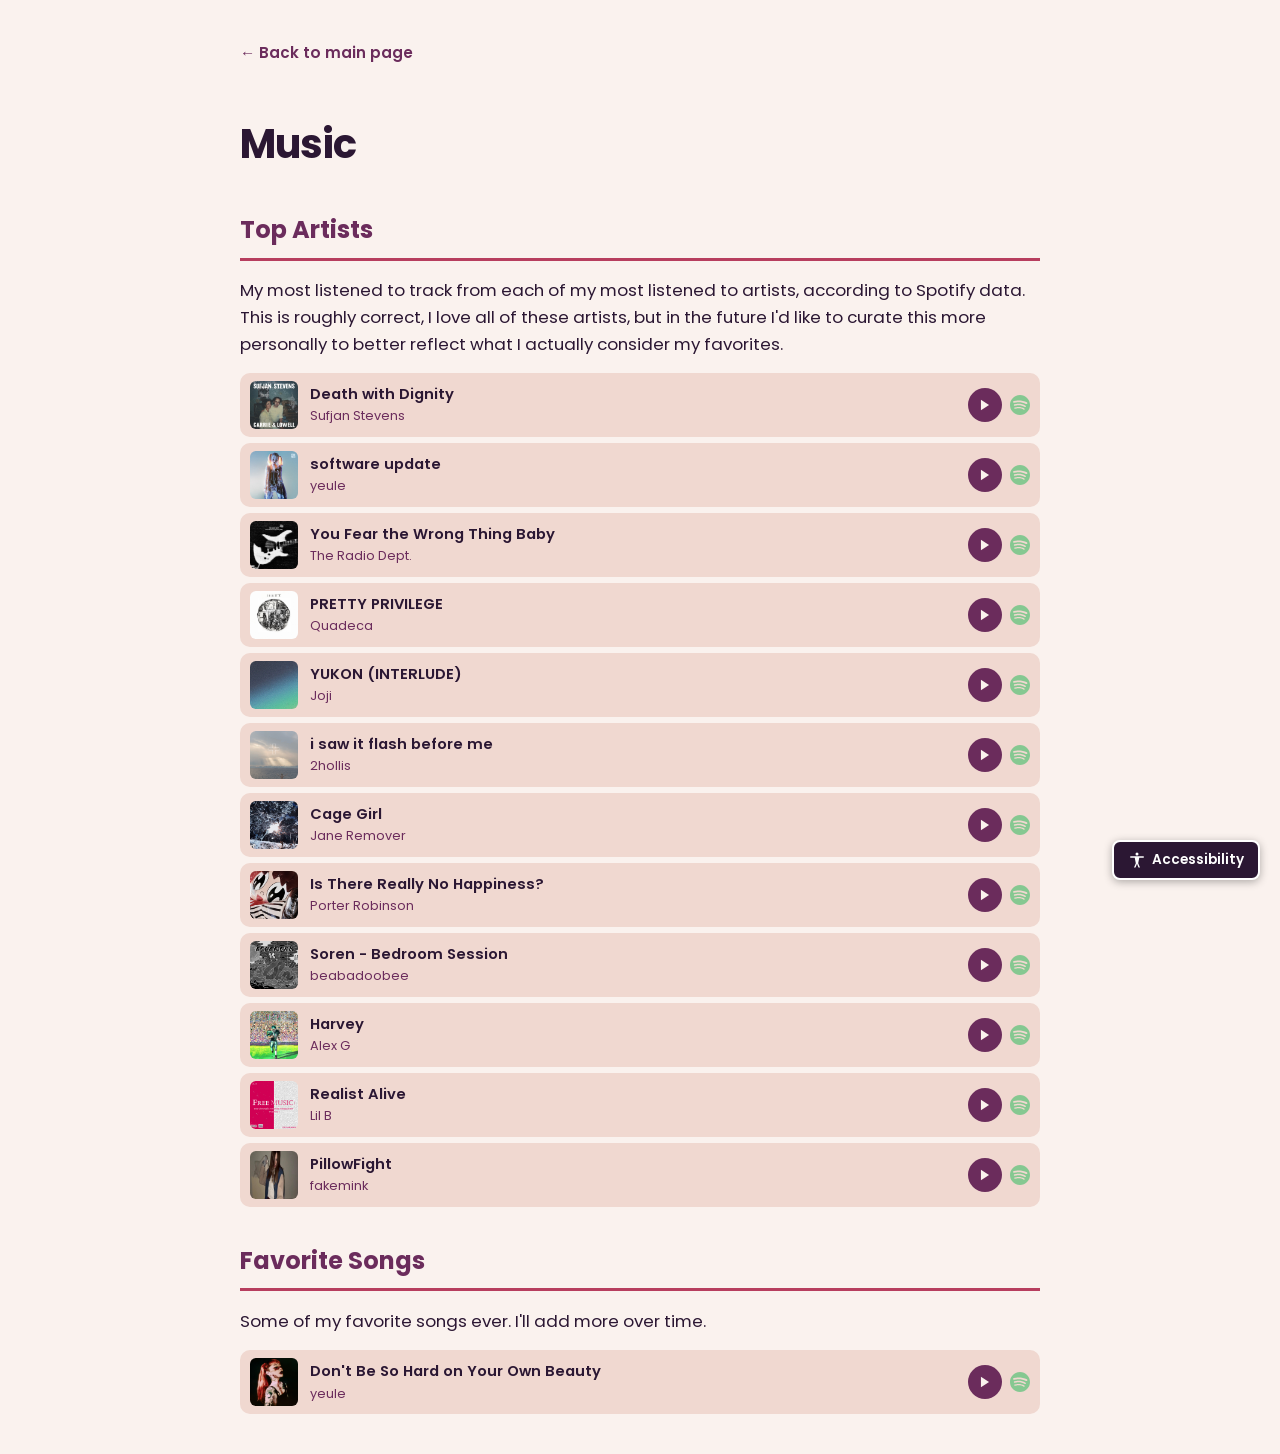
==== music.html @ f53ac8b8 "Recolor site to Plum & Rose palette and regenerate all figures Swaps the cream/peach/coral/teal/deep" ====
<!DOCTYPE html>
<html lang="en">
<head>
    <meta charset="UTF-8">
    <meta name="viewport" content="width=device-width, initial-scale=1.0">
    <title>Music - James Raj</title>
    <meta name="description" content="Some of James Raj's favorite music and artists.">
    <meta name="author" content="James Raj">
    <link rel="canonical" href="https://jamesraj.io/music.html">
    <meta property="og:title" content="Music - James Raj">
    <meta property="og:description" content="Some of James Raj's favorite music and artists.">
    <meta property="og:url" content="https://jamesraj.io/music.html">
    <meta property="og:type" content="website">
    <link href="https://fonts.googleapis.com/css2?family=Poppins:wght@400;600;700&display=swap" rel="stylesheet">
    <style>
        :root {
            --deep-blue: #2b1733;
            --teal: #6b2c5c;
            --cream: #faf2ee;
            --peach: #f0d8d0;
            --coral: #b73e5e;
        }
        body.accessible {
            --deep-blue: #1a0826;
            --teal: #5a1f4b;
            --cream: #ffffff;
            --peach: #f5e6e0;
            --coral: #9a2f4a;
        }
        body.accessible *,
        body.accessible *::before,
        body.accessible *::after {
            transition: none !important;
            animation: none !important;
        }
        body {
            font-family: 'Poppins', sans-serif;
            background-color: var(--cream);
            color: var(--deep-blue);
            line-height: 1.6;
            margin: 0;
            padding: 0;
        }
        .container {
            max-width: 800px;
            margin: 0 auto;
            padding: 40px 20px;
        }
        a {
            color: var(--deep-blue);
            text-decoration: none;
            transition: color 0.3s ease;
        }
        a:hover {
            color: var(--coral);
        }
        .back-link {
            display: inline-block;
            margin-bottom: 20px;
            font-weight: 600;
            font-size: 0.95rem;
            color: var(--teal);
        }
        .back-link:hover {
            color: var(--coral);
        }
        h1 {
            font-size: 2.5rem;
            color: var(--deep-blue);
            margin-bottom: 10px;
            letter-spacing: -1px;
        }
        h2 {
            color: var(--teal);
            font-size: 1.5rem;
            margin-top: 35px;
            margin-bottom: 15px;
            border-bottom: 3px solid var(--coral);
            padding-bottom: 8px;
        }
        p {
            margin-bottom: 15px;
            font-size: 1.05rem;
        }

        /* Track list */
        .track-list {
            display: flex;
            flex-direction: column;
            gap: 6px;
        }

        /* Track row */
        .track {
            display: flex;
            align-items: center;
            gap: 12px;
            padding: 8px 10px;
            border-radius: 10px;
            background: var(--peach);
            transition: background 0.2s ease;
            cursor: default;
        }
        .track:hover {
            background: color-mix(in srgb, var(--peach) 70%, var(--coral) 30%);
        }
        .track-num {
            font-size: 0.8rem;
            font-weight: 600;
            color: var(--teal);
            min-width: 22px;
            text-align: right;
        }
        .track-art {
            width: 48px;
            height: 48px;
            border-radius: 6px;
            object-fit: cover;
            flex-shrink: 0;
        }
        .track-info {
            flex: 1;
            min-width: 0;
        }
        .track-name {
            font-weight: 600;
            font-size: 0.92rem;
            color: var(--deep-blue);
            white-space: nowrap;
            overflow: hidden;
            text-overflow: ellipsis;
        }
        .track-artist {
            font-size: 0.8rem;
            color: var(--teal);
            white-space: nowrap;
            overflow: hidden;
            text-overflow: ellipsis;
        }
        .track-controls {
            display: flex;
            align-items: center;
            gap: 8px;
            flex-shrink: 0;
        }
        .play-btn {
            width: 34px;
            height: 34px;
            border-radius: 50%;
            border: none;
            background: var(--teal);
            color: var(--cream);
            cursor: pointer;
            display: flex;
            align-items: center;
            justify-content: center;
            transition: background 0.2s ease, transform 0.15s ease;
            padding: 0;
        }
        .play-btn:hover {
            background: var(--deep-blue);
            transform: scale(1.1);
        }
        .play-btn.playing {
            background: var(--coral);
        }
        .play-btn svg {
            width: 14px;
            height: 14px;
            fill: currentColor;
        }
        .spotify-link {
            width: 20px;
            height: 20px;
            opacity: 0.5;
            transition: opacity 0.2s ease;
            flex-shrink: 0;
        }
        .spotify-link:hover {
            opacity: 1;
        }
        .spotify-link svg {
            width: 20px;
            height: 20px;
        }

        /* Progress bar */
        .progress-wrap {
            width: 60px;
            height: 4px;
            background: rgba(0,0,0,0.1);
            border-radius: 2px;
            cursor: pointer;
            position: relative;
        }
        .progress-bar {
            height: 100%;
            background: var(--coral);
            border-radius: 2px;
            width: 0%;
            transition: width 0.1s linear;
        }

        /* Now playing bar */
        .now-playing {
            position: fixed;
            bottom: 0;
            left: 0;
            right: 0;
            background: var(--deep-blue);
            color: var(--cream);
            padding: 10px 20px;
            display: none;
            align-items: center;
            gap: 12px;
            z-index: 50;
            box-shadow: 0 -2px 12px rgba(0,0,0,0.2);
        }
        .now-playing.visible {
            display: flex;
        }
        .now-playing .np-art {
            width: 42px;
            height: 42px;
            border-radius: 6px;
            object-fit: cover;
        }
        .now-playing .np-info {
            flex: 1;
            min-width: 0;
        }
        .now-playing .np-name {
            font-weight: 600;
            font-size: 0.88rem;
            white-space: nowrap;
            overflow: hidden;
            text-overflow: ellipsis;
        }
        .now-playing .np-artist {
            font-size: 0.75rem;
            opacity: 0.8;
            white-space: nowrap;
            overflow: hidden;
            text-overflow: ellipsis;
        }
        .now-playing .np-progress {
            flex: 0 0 120px;
            height: 4px;
            background: rgba(255,255,255,0.2);
            border-radius: 2px;
            cursor: pointer;
        }
        .now-playing .np-progress-bar {
            height: 100%;
            background: var(--coral);
            border-radius: 2px;
            width: 0%;
        }
        .now-playing .np-btn {
            width: 36px;
            height: 36px;
            border-radius: 50%;
            border: none;
            background: var(--coral);
            color: var(--cream);
            cursor: pointer;
            display: flex;
            align-items: center;
            justify-content: center;
            padding: 0;
            flex-shrink: 0;
        }
        .now-playing .np-btn svg {
            width: 14px;
            height: 14px;
            fill: currentColor;
        }
        .now-playing .np-close {
            width: 28px;
            height: 28px;
            border-radius: 50%;
            border: none;
            background: transparent;
            color: var(--cream);
            cursor: pointer;
            display: flex;
            align-items: center;
            justify-content: center;
            padding: 0;
            opacity: 0.6;
            font-size: 1.1rem;
        }
        .now-playing .np-close:hover {
            opacity: 1;
        }

        .accessibility-toggle {
            position: fixed;
            bottom: 20px;
            right: 20px;
            background-color: #2b1733;
            color: #ffffff;
            border: 2px solid #ffffff;
            border-radius: 8px;
            padding: 8px 14px;
            font-size: 0.85rem;
            font-family: 'Poppins', sans-serif;
            font-weight: 600;
            cursor: pointer;
            box-shadow: 0 2px 8px rgba(0, 0, 0, 0.3);
            transition: all 0.3s ease;
            display: flex;
            align-items: center;
            gap: 6px;
            z-index: 100;
        }
        .accessibility-toggle:hover {
            transform: scale(1.05);
            background-color: #6b2c5c;
        }
        .accessibility-toggle svg {
            width: 18px;
            height: 18px;
            fill: currentColor;
        }

        /* Shift accessibility button up when now-playing is visible */
        .now-playing.visible ~ .accessibility-toggle {
            bottom: 80px;
        }

        .no-preview {
            font-size: 0.7rem;
            color: var(--coral);
            opacity: 0.7;
        }

        @media (max-width: 600px) {
            h1 { font-size: 2rem; }
            .track { padding: 6px 8px; gap: 8px; }
            .track-art { width: 40px; height: 40px; }
            .track-name { font-size: 0.85rem; }
            .progress-wrap { width: 40px; }
            .now-playing .np-progress { flex: 0 0 80px; }
        }
    </style>
</head>
<body>
    <div class="container">
        <a href="index.html#personal" class="back-link">&larr; Back to main page</a>
        <h1>Music</h1>
        <h2>Top Artists</h2>
        <p>My most listened to track from each of my most listened to artists, according to Spotify data. This is roughly correct, I love all of these artists, but in the future I'd like to curate this more personally to better reflect what I actually consider my favorites.</p>
        <div class="track-list" id="list-artists"></div>

        <h2>Favorite Songs</h2>
        <p>Some of my favorite songs ever. I'll add more over time.</p>
        <div class="track-list" id="list-favorites"></div>
    </div>

    <!-- Now Playing Bar -->
    <div class="now-playing" id="now-playing">
        <img class="np-art" id="np-art" src="" alt="">
        <div class="np-info">
            <div class="np-name" id="np-name"></div>
            <div class="np-artist" id="np-artist"></div>
        </div>
        <div class="np-progress" id="np-progress">
            <div class="np-progress-bar" id="np-progress-bar"></div>
        </div>
        <button class="np-btn" id="np-btn" aria-label="Play/Pause">
            <svg viewBox="0 0 24 24"><polygon points="5,3 19,12 5,21"/></svg>
        </button>
        <button class="np-close" id="np-close" aria-label="Close">&times;</button>
    </div>

    <button class="accessibility-toggle" aria-label="Toggle accessible view" title="Toggle accessible view">
        <svg viewBox="0 0 24 24" xmlns="http://www.w3.org/2000/svg"><path d="M12 2a2 2 0 1 1 0 4 2 2 0 0 1 0-4zm9 7h-6l-1.41 7.41L16 22h-2l-2-5-2 5H8l2.41-5.59L9 9H3V7h18v2z"/></svg>
        Accessibility
    </button>

    <script>
    (function() {
        var TRACKS = {
            "22DaMb0Q6nde3ozb2qMDYl":{"n":"Your Desire in Food","a":"Superfan","s":"https://open.spotify.com/track/22DaMb0Q6nde3ozb2qMDYl","mp3":true},
            "7rKQhma9umlgAQYBodO76a":{"n":"Same Mistakes","a":"fakemink","s":"https://open.spotify.com/track/7rKQhma9umlgAQYBodO76a","mp3":true},
            "54aR7u5xGxfH3vdaCkVjfy":{"n":"In The Morning","a":"Long Beard","s":"https://open.spotify.com/track/54aR7u5xGxfH3vdaCkVjfy","mp3":true},
            "4bGWL6Z9f9BCmgJtLpnX6Y":{"n":"PillowFight","a":"fakemink","s":"https://open.spotify.com/track/4bGWL6Z9f9BCmgJtLpnX6Y","mp3":true},
            "4gmhjAsvL6c7se2PBh7dHw":{"n":"Spring 1 - 2012","a":"Max Richter","s":"https://open.spotify.com/track/4gmhjAsvL6c7se2PBh7dHw","mp3":true},
            "067vXqdd8ogZlEXxGxP7cg":{"n":"Cage Girl","a":"Jane Remover","s":"https://open.spotify.com/track/067vXqdd8ogZlEXxGxP7cg","mp3":true},
            "5pEvOi9iZyERMdxOLavv3J":{"n":"Scattered","a":"Flawed Mangoes","s":"https://open.spotify.com/track/5pEvOi9iZyERMdxOLavv3J","mp3":true},
            "7xCNNGCjueh2oU9k31Cesu":{"n":"If You Care","a":"akiaura","s":"https://open.spotify.com/track/7xCNNGCjueh2oU9k31Cesu","mp3":true},
            "13VNbW9gblZQVVM2a7ZQf5":{"n":"MONDAY","a":"Quadeca","s":"https://open.spotify.com/track/13VNbW9gblZQVVM2a7ZQf5","mp3":true},
            "61iJknbAXSuBflDz3vSQ0b":{"n":"U Weren't Here I Really Miss You","a":"Cult Member","s":"https://open.spotify.com/track/61iJknbAXSuBflDz3vSQ0b","mp3":true},
            "3hblhLukQEvoHDMBNTNIz8":{"n":"Mesh","a":"Ollie Lewin","s":"https://open.spotify.com/track/3hblhLukQEvoHDMBNTNIz8","mp3":true},
            "4dG9lShANrhEuybenH3rB6":{"n":"wish u would","a":"worm","s":"https://open.spotify.com/track/4dG9lShANrhEuybenH3rB6","mp3":true},
            "5bhTUxSNkAZ4H3uFjSJRTY":{"n":"LOVE YOU LESS","a":"Joji","s":"https://open.spotify.com/track/5bhTUxSNkAZ4H3uFjSJRTY","mp3":true},
            "4UQEO2qie20yQZezxZvsAy":{"n":"rotten","a":"anna luna","s":"https://open.spotify.com/track/4UQEO2qie20yQZezxZvsAy","mp3":true},
            "0E4bYC2Gwi65NCM87iZ403":{"n":"Sleeping in","a":"The Radio Dept.","s":"https://open.spotify.com/track/0E4bYC2Gwi65NCM87iZ403","mp3":true},
            "5XhoZDDG7oUXq1wearM1Dt":{"n":"i think ily (but you don't)","a":"bimby1 cats","s":"https://open.spotify.com/track/5XhoZDDG7oUXq1wearM1Dt","mp3":true},
            "7jwvbTOcB3HZhfjkSorgIM":{"n":"Uppercut","a":"Arthur Fabbro","s":"https://open.spotify.com/track/7jwvbTOcB3HZhfjkSorgIM","mp3":true},
            "1ZUnkBd8RgXxaWkpci5jmh":{"n":"TELL ME WHAT I DID","a":"Tiffany Day","s":"https://open.spotify.com/track/1ZUnkBd8RgXxaWkpci5jmh","mp3":true},
            "5XD08ZPXrYSnc5xRPQ0gu4":{"n":"eldest child","a":"2hollis","s":"https://open.spotify.com/track/5XD08ZPXrYSnc5xRPQ0gu4","mp3":true},
            "1g9GiiPPaL7KcDHlDzu7lT":{"n":"Au Pays du Cocaine","a":"Geese","s":"https://open.spotify.com/track/1g9GiiPPaL7KcDHlDzu7lT","mp3":true},
            "7KgDOM5HxdG5CvGqVgOezs":{"n":"Mesh","a":"Oliver Lewin","s":"https://open.spotify.com/track/7KgDOM5HxdG5CvGqVgOezs","mp3":true},
            "4eFV1LfWlYCVJnPTuSo3db":{"n":"LOVE YOU LESS","a":"Joji","s":"https://open.spotify.com/track/4eFV1LfWlYCVJnPTuSo3db","mp3":true},
            "6M5CaROqGljfkKfHeyfC8f":{"n":"dullscythe","a":"Porter Robinson","s":"https://open.spotify.com/track/6M5CaROqGljfkKfHeyfC8f","mp3":true},
            "0XpxBV69JUDfqyzrJbndsw":{"n":"PIXELATED KISSES","a":"Joji","s":"https://open.spotify.com/track/0XpxBV69JUDfqyzrJbndsw","mp3":true},
            "4JJ9khvBUTVzobxf3TzkSE":{"n":"On Your Side","a":"The Radio Dept.","s":"https://open.spotify.com/track/4JJ9khvBUTVzobxf3TzkSE","mp3":true},
            "3J44gxX4AcRApFyympWPIB":{"n":"Past Won't Leave My Bed","a":"Joji","s":"https://open.spotify.com/track/3J44gxX4AcRApFyympWPIB","mp3":true},
            "3Gdb4inHtK8UT1MyswIXla":{"n":"Always a Relief","a":"The Radio Dept.","s":"https://open.spotify.com/track/3Gdb4inHtK8UT1MyswIXla","mp3":true},
            "0t5EGxGtcu4voodQuS9me4":{"n":"Half Real","a":"Geese","s":"https://open.spotify.com/track/0t5EGxGtcu4voodQuS9me4","mp3":true},
            "5RRIO4JSQyAEdiivATnXUq":{"n":"I Don't Care...","a":"LUCKI","s":"https://open.spotify.com/track/5RRIO4JSQyAEdiivATnXUq","mp3":true},
            "596IkZP89HvFYdgOb3lNvP":{"n":"smile again","a":"she's green","s":"https://open.spotify.com/track/596IkZP89HvFYdgOb3lNvP","mp3":true},
            "25Qo5HjLMPN0F3ncayVHuX":{"n":"Joel.","a":"Perry Maysun","s":"https://open.spotify.com/track/25Qo5HjLMPN0F3ncayVHuX","mp3":true},
            "0EnW9nWUsYdfnQ7AN7d7Tl":{"n":"to the dust we shall return","a":"Perry Maysun","s":"https://open.spotify.com/track/0EnW9nWUsYdfnQ7AN7d7Tl","mp3":true},
            "3PK4Xc1Suw09k3HX6IeQHM":{"n":"im not your man","a":"Junior Mesa","s":"https://open.spotify.com/track/3PK4Xc1Suw09k3HX6IeQHM","mp3":true},
            "5TSQSCzywyKzV67fgnnkyT":{"n":"breathe","a":"Yandere","s":"https://open.spotify.com/track/5TSQSCzywyKzV67fgnnkyT","mp3":true},
            "04qyKjpUh7TqSOR0lwvY25":{"n":"Bruiseboy","a":"Jean Dawson","s":"https://open.spotify.com/track/04qyKjpUh7TqSOR0lwvY25","mp3":true},
            "7zxikeAavSLQVGocbK2nau":{"n":"I'll Believe in Anything","a":"Wolf Parade","s":"https://open.spotify.com/track/7zxikeAavSLQVGocbK2nau","mp3":true},
            "5dTMurOIMcflfNIy6BeJ4b":{"n":"Play Pretend","a":"nomu.","s":"https://open.spotify.com/track/5dTMurOIMcflfNIy6BeJ4b","mp3":true},
            "2ofArIiQf7MQV68BPCW2Z1":{"n":"Waste","a":"nomu.","s":"https://open.spotify.com/track/2ofArIiQf7MQV68BPCW2Z1","mp3":true},
            "1gCpf5jhAqegPJeXG0BCn5":{"n":"i love u. - slowed + reverb","a":"wiv","s":"https://open.spotify.com/track/1gCpf5jhAqegPJeXG0BCn5","mp3":true},
            "0TT5fYtMNU07WMrW9cbRpL":{"n":"veil","a":"svn4vr","s":"https://open.spotify.com/track/0TT5fYtMNU07WMrW9cbRpL","mp3":true},
            "5dMe53CXI7bE2wPTNPGMNp":{"n":"Spring 1 - 2012","a":"Max Richter","s":"https://open.spotify.com/track/5dMe53CXI7bE2wPTNPGMNp","mp3":true},
            "0VVB6YQSAnISrJZrIfL1Ex":{"n":"The Moon","a":"Dom Jr.","s":"https://open.spotify.com/track/0VVB6YQSAnISrJZrIfL1Ex","mp3":true},
            "5m54DFc9YdqHe2yrXpbqly":{"n":"John Doe Song","a":"Jane Remover","s":"https://open.spotify.com/track/5m54DFc9YdqHe2yrXpbqly","mp3":true},
            "1z4TEXMpfmi9xXhHjbSXMp":{"n":"maybe","a":"Dom Jr.","s":"https://open.spotify.com/track/1z4TEXMpfmi9xXhHjbSXMp","mp3":true},
            "2FZsOypXRoYIrGI6s8C3Zm":{"n":"$0","a":"Cameron Winter","s":"https://open.spotify.com/track/2FZsOypXRoYIrGI6s8C3Zm","mp3":true},
            "4BlQMDkzx09E9wr1Gg8af8":{"n":"m0numental","a":"Asian Glow","s":"https://open.spotify.com/track/4BlQMDkzx09E9wr1Gg8af8","mp3":true},
            "79OEy2h6jCUPyz0YNxDNxf":{"n":"Evoke","a":"Viznode","s":"https://open.spotify.com/track/79OEy2h6jCUPyz0YNxDNxf","mp3":true},
            "4ZxjpVTJfPfPr40IqbCOPj":{"n":"tenk(e)i","a":"\u30d1\u30bd\u30b3\u30f3\u97f3\u697d\u30af\u30e9\u30d6","s":"https://open.spotify.com/track/4ZxjpVTJfPfPr40IqbCOPj","mp3":true},
            "28oSjVeTIM8v1LrXmoo2GA":{"n":"\u30b5\u30de\u30fc\u30b9\u30af\u30fc\u30eb","a":"SEAPOOL","s":"https://open.spotify.com/track/28oSjVeTIM8v1LrXmoo2GA","mp3":true},
            "3nwJjTphObeWha3DY3BpNy":{"n":"iii. accordion's remorse","a":"Quadeca","s":"https://open.spotify.com/track/3nwJjTphObeWha3DY3BpNy","mp3":true},
            "5pSUjdZs1w7k6o44ej11Sa":{"n":"Not In Love","a":"Crystal Castles","s":"https://open.spotify.com/track/5pSUjdZs1w7k6o44ej11Sa","mp3":true},
            "6nUPcVDYjCrnNMaXAJ9eO3":{"n":"Drinking Age","a":"Cameron Winter","s":"https://open.spotify.com/track/6nUPcVDYjCrnNMaXAJ9eO3","mp3":true},
            "69iwMMslHM1UbAezNA4n8z":{"n":"gum!","a":"torr","s":"https://open.spotify.com/track/69iwMMslHM1UbAezNA4n8z","mp3":true},
            "1WnVwuWYq9Paa1P6IOlr7S":{"n":"Fucking Your Girl","a":"Devon Hendryx","s":"https://open.spotify.com/track/1WnVwuWYq9Paa1P6IOlr7S","mp3":true},
            "28cnXtME493VX9NOw9cIUh":{"n":"Hurt","a":"Johnny Cash","s":"https://open.spotify.com/track/28cnXtME493VX9NOw9cIUh","mp3":true},
            "3LRDyb0D7xn2L9Yl8ZcDoV":{"n":"software update","a":"yeule","s":"https://open.spotify.com/track/3LRDyb0D7xn2L9Yl8ZcDoV","mp3":true},
            "37UGL2kOEpr72bu5wGILms":{"n":"You Fear the Wrong Thing Baby","a":"The Radio Dept.","s":"https://open.spotify.com/track/37UGL2kOEpr72bu5wGILms","mp3":true},
            "2iapoJmhpXu3QdKJ80V1rd":{"n":"PRETTY PRIVILEGE","a":"Quadeca","s":"https://open.spotify.com/track/2iapoJmhpXu3QdKJ80V1rd","mp3":true},
            "01iMj24ADbxjoOob3TBJfq":{"n":"YUKON (INTERLUDE)","a":"Joji","s":"https://open.spotify.com/track/01iMj24ADbxjoOob3TBJfq","mp3":true},
            "5vb9LSvVKxPTrbY5Cm5rk7":{"n":"i saw it flash before me","a":"2hollis","s":"https://open.spotify.com/track/5vb9LSvVKxPTrbY5Cm5rk7","mp3":true},
            "3eE6IderHf7lnqOorqiNVK":{"n":"Is There Really No Happiness?","a":"Porter Robinson","s":"https://open.spotify.com/track/3eE6IderHf7lnqOorqiNVK","mp3":true},
            "69kRf3P6QDiK0ZAFw70KUR":{"n":"Soren - Bedroom Session","a":"beabadoobee","s":"https://open.spotify.com/track/69kRf3P6QDiK0ZAFw70KUR","mp3":true},
            "3XUqkTZBYQr3Nj0nifAW2S":{"n":"Harvey","a":"Alex G","s":"https://open.spotify.com/track/3XUqkTZBYQr3Nj0nifAW2S","mp3":true},
            "1a0WdI4TM2RLeXL3MAk8Pb":{"n":"Realist Alive","a":"Lil B","s":"https://open.spotify.com/track/1a0WdI4TM2RLeXL3MAk8Pb","mp3":true},
            "6UumK9cxNHOXOLu9p1zGGR":{"n":"PillowFight","a":"fakemink","s":"https://open.spotify.com/track/6UumK9cxNHOXOLu9p1zGGR","mp3":true},
            "73uJybGAhwGRD9MZYrOmTY":{"n":"Death with Dignity","a":"Sufjan Stevens","s":"https://open.spotify.com/track/73uJybGAhwGRD9MZYrOmTY","mp3":true},
            "2X2Qqr7oRqkRwNZfwFbcRL":{"n":"Don't Be So Hard on Your Own Beauty","a":"yeule","s":"https://open.spotify.com/track/2X2Qqr7oRqkRwNZfwFbcRL","mp3":true}
        };

        var SECTIONS = {
            alltime: ["22DaMb0Q6nde3ozb2qMDYl","7rKQhma9umlgAQYBodO76a","54aR7u5xGxfH3vdaCkVjfy","4bGWL6Z9f9BCmgJtLpnX6Y","4gmhjAsvL6c7se2PBh7dHw","067vXqdd8ogZlEXxGxP7cg","5pEvOi9iZyERMdxOLavv3J","7xCNNGCjueh2oU9k31Cesu","13VNbW9gblZQVVM2a7ZQf5","61iJknbAXSuBflDz3vSQ0b","3hblhLukQEvoHDMBNTNIz8","4dG9lShANrhEuybenH3rB6","5bhTUxSNkAZ4H3uFjSJRTY","4UQEO2qie20yQZezxZvsAy","0E4bYC2Gwi65NCM87iZ403","5XhoZDDG7oUXq1wearM1Dt","7jwvbTOcB3HZhfjkSorgIM","1ZUnkBd8RgXxaWkpci5jmh","5XD08ZPXrYSnc5xRPQ0gu4","1g9GiiPPaL7KcDHlDzu7lT"],
            "6months": ["7rKQhma9umlgAQYBodO76a","7KgDOM5HxdG5CvGqVgOezs","4eFV1LfWlYCVJnPTuSo3db","6M5CaROqGljfkKfHeyfC8f","0E4bYC2Gwi65NCM87iZ403","0XpxBV69JUDfqyzrJbndsw","1ZUnkBd8RgXxaWkpci5jmh","1g9GiiPPaL7KcDHlDzu7lT","4JJ9khvBUTVzobxf3TzkSE","3J44gxX4AcRApFyympWPIB","3Gdb4inHtK8UT1MyswIXla","0t5EGxGtcu4voodQuS9me4","5RRIO4JSQyAEdiivATnXUq","596IkZP89HvFYdgOb3lNvP","25Qo5HjLMPN0F3ncayVHuX","0EnW9nWUsYdfnQ7AN7d7Tl","3PK4Xc1Suw09k3HX6IeQHM","5TSQSCzywyKzV67fgnnkyT","7jwvbTOcB3HZhfjkSorgIM","04qyKjpUh7TqSOR0lwvY25"],
            "4weeks": ["7zxikeAavSLQVGocbK2nau","5dTMurOIMcflfNIy6BeJ4b","2ofArIiQf7MQV68BPCW2Z1","1gCpf5jhAqegPJeXG0BCn5","0TT5fYtMNU07WMrW9cbRpL","5dMe53CXI7bE2wPTNPGMNp","0VVB6YQSAnISrJZrIfL1Ex","5m54DFc9YdqHe2yrXpbqly","1z4TEXMpfmi9xXhHjbSXMp","2FZsOypXRoYIrGI6s8C3Zm","4BlQMDkzx09E9wr1Gg8af8","79OEy2h6jCUPyz0YNxDNxf","4ZxjpVTJfPfPr40IqbCOPj","28oSjVeTIM8v1LrXmoo2GA","3nwJjTphObeWha3DY3BpNy","5pSUjdZs1w7k6o44ej11Sa","6nUPcVDYjCrnNMaXAJ9eO3","69iwMMslHM1UbAezNA4n8z","1WnVwuWYq9Paa1P6IOlr7S","28cnXtME493VX9NOw9cIUh"],
            artists: ["73uJybGAhwGRD9MZYrOmTY","3LRDyb0D7xn2L9Yl8ZcDoV","37UGL2kOEpr72bu5wGILms","2iapoJmhpXu3QdKJ80V1rd","01iMj24ADbxjoOob3TBJfq","5vb9LSvVKxPTrbY5Cm5rk7","067vXqdd8ogZlEXxGxP7cg","3eE6IderHf7lnqOorqiNVK","69kRf3P6QDiK0ZAFw70KUR","3XUqkTZBYQr3Nj0nifAW2S","1a0WdI4TM2RLeXL3MAk8Pb","6UumK9cxNHOXOLu9p1zGGR"],
            favorites: ["2X2Qqr7oRqkRwNZfwFbcRL"]
        };

        var PLAY_SVG = '<svg viewBox="0 0 24 24"><polygon points="5,3 19,12 5,21"/></svg>';
        var PAUSE_SVG = '<svg viewBox="0 0 24 24"><rect x="5" y="3" width="4" height="18"/><rect x="15" y="3" width="4" height="18"/></svg>';
        var SPOTIFY_SVG = '<svg viewBox="0 0 24 24" fill="#1DB954"><path d="M12 0C5.4 0 0 5.4 0 12s5.4 12 12 12 12-5.4 12-12S18.66 0 12 0zm5.521 17.34c-.24.359-.66.48-1.021.24-2.82-1.74-6.36-2.101-10.561-1.141-.418.122-.779-.179-.899-.539-.12-.421.18-.78.54-.9 4.56-1.021 8.52-.6 11.64 1.32.42.18.479.659.301 1.02zm1.44-3.3c-.301.42-.841.6-1.262.3-3.239-1.98-8.159-2.58-11.939-1.38-.479.12-1.02-.12-1.14-.6-.12-.48.12-1.021.6-1.141C9.6 9.9 15 10.561 18.72 12.84c.361.181.54.78.241 1.2zm.12-3.36C15.24 8.4 8.82 8.16 5.16 9.301c-.6.179-1.2-.181-1.38-.721-.18-.601.18-1.2.72-1.381 4.26-1.26 11.28-1.02 15.721 1.621.539.3.719 1.02.419 1.56-.299.421-1.02.599-1.559.3z"/></svg>';

        var audio = new Audio();
        var currentTrackId = null;
        var isPlaying = false;

        var npBar = document.getElementById('now-playing');
        var npArt = document.getElementById('np-art');
        var npName = document.getElementById('np-name');
        var npArtist = document.getElementById('np-artist');
        var npBtn = document.getElementById('np-btn');
        var npProgressWrap = document.getElementById('np-progress');
        var npProgressBar = document.getElementById('np-progress-bar');
        var npClose = document.getElementById('np-close');

        function escHtml(s) {
            var d = document.createElement('div');
            d.textContent = s;
            return d.innerHTML;
        }

        function buildTrackRow(tid, idx, showNum) {
            var t = TRACKS[tid];
            if (!t) return '';
            var artSrc = 'music/art_' + tid + '.jpg';
            var hasPreview = t.mp3;
            var numHtml = showNum ? '<span class="track-num">' + idx + '</span>' : '';

            var playBtnHtml = hasPreview
                ? '<button class="play-btn" data-tid="' + tid + '" aria-label="Play ' + escHtml(t.n) + '">' + PLAY_SVG + '</button>'
                : '<span class="no-preview">no preview</span>';

            return '<div class="track" data-tid="' + tid + '">'
                + numHtml
                + '<img class="track-art" src="' + artSrc + '" alt="' + escHtml(t.n) + '" loading="lazy">'
                + '<div class="track-info">'
                + '<div class="track-name">' + escHtml(t.n) + '</div>'
                + '<div class="track-artist">' + escHtml(t.a) + '</div>'
                + '</div>'
                + '<div class="track-controls">'
                + playBtnHtml
                + '<a class="spotify-link" href="' + t.s + '" target="_blank" rel="noopener" title="Open in Spotify">' + SPOTIFY_SVG + '</a>'
                + '</div>'
                + '</div>';
        }

        function renderSection(containerId, sectionKey, showNum) {
            var el = document.getElementById(containerId);
            var ids = SECTIONS[sectionKey];
            var html = '';
            for (var i = 0; i < ids.length; i++) {
                html += buildTrackRow(ids[i], i + 1, showNum);
            }
            el.innerHTML = html;
        }

        renderSection('list-artists', 'artists', false);
        renderSection('list-favorites', 'favorites', false);

        function playTrack(tid) {
            var t = TRACKS[tid];
            if (!t || !t.mp3) return;

            if (currentTrackId === tid && isPlaying) {
                audio.pause();
                isPlaying = false;
                updatePlayButtons();
                updateNowPlaying();
                return;
            }

            if (currentTrackId !== tid) {
                audio.src = 'music/preview_' + tid + '.mp3';
                currentTrackId = tid;
            }

            audio.play();
            isPlaying = true;

            npArt.src = 'music/art_' + tid + '.jpg';
            npName.textContent = t.n;
            npArtist.textContent = t.a;
            npBar.classList.add('visible');

            updatePlayButtons();
            updateNowPlaying();
        }

        function updatePlayButtons() {
            var btns = document.querySelectorAll('.play-btn[data-tid]');
            for (var i = 0; i < btns.length; i++) {
                var btn = btns[i];
                if (btn.dataset.tid === currentTrackId && isPlaying) {
                    btn.innerHTML = PAUSE_SVG;
                    btn.classList.add('playing');
                } else {
                    btn.innerHTML = PLAY_SVG;
                    btn.classList.remove('playing');
                }
            }
        }

        function updateNowPlaying() {
            if (isPlaying) {
                npBtn.innerHTML = PAUSE_SVG;
            } else {
                npBtn.innerHTML = PLAY_SVG;
            }
        }

        // Click handlers via delegation
        document.addEventListener('click', function(e) {
            var playBtn = e.target.closest('.play-btn[data-tid]');
            if (playBtn) {
                e.preventDefault();
                playTrack(playBtn.dataset.tid);
                return;
            }
        });

        npBtn.addEventListener('click', function() {
            if (!currentTrackId) return;
            if (isPlaying) {
                audio.pause();
                isPlaying = false;
            } else {
                audio.play();
                isPlaying = true;
            }
            updatePlayButtons();
            updateNowPlaying();
        });

        npClose.addEventListener('click', function() {
            audio.pause();
            isPlaying = false;
            currentTrackId = null;
            npBar.classList.remove('visible');
            updatePlayButtons();
        });

        // Progress bar updates
        audio.addEventListener('timeupdate', function() {
            if (audio.duration) {
                var pct = (audio.currentTime / audio.duration) * 100;
                npProgressBar.style.width = pct + '%';
            }
        });

        audio.addEventListener('ended', function() {
            isPlaying = false;
            updatePlayButtons();
            updateNowPlaying();
            npProgressBar.style.width = '0%';
        });

        // Seek on progress bar click
        npProgressWrap.addEventListener('click', function(e) {
            if (!audio.duration) return;
            var rect = npProgressWrap.getBoundingClientRect();
            var pct = (e.clientX - rect.left) / rect.width;
            audio.currentTime = pct * audio.duration;
        });

        // Accessibility toggle (synced with main page)
        var toggle = document.querySelector('.accessibility-toggle');
        if (localStorage.getItem('accessible') === 'true') {
            document.body.classList.add('accessible');
        }
        toggle.addEventListener('click', function() {
            var isAccessible = document.body.classList.toggle('accessible');
            localStorage.setItem('accessible', isAccessible);
        });
    })();
    </script>
</body>
</html>
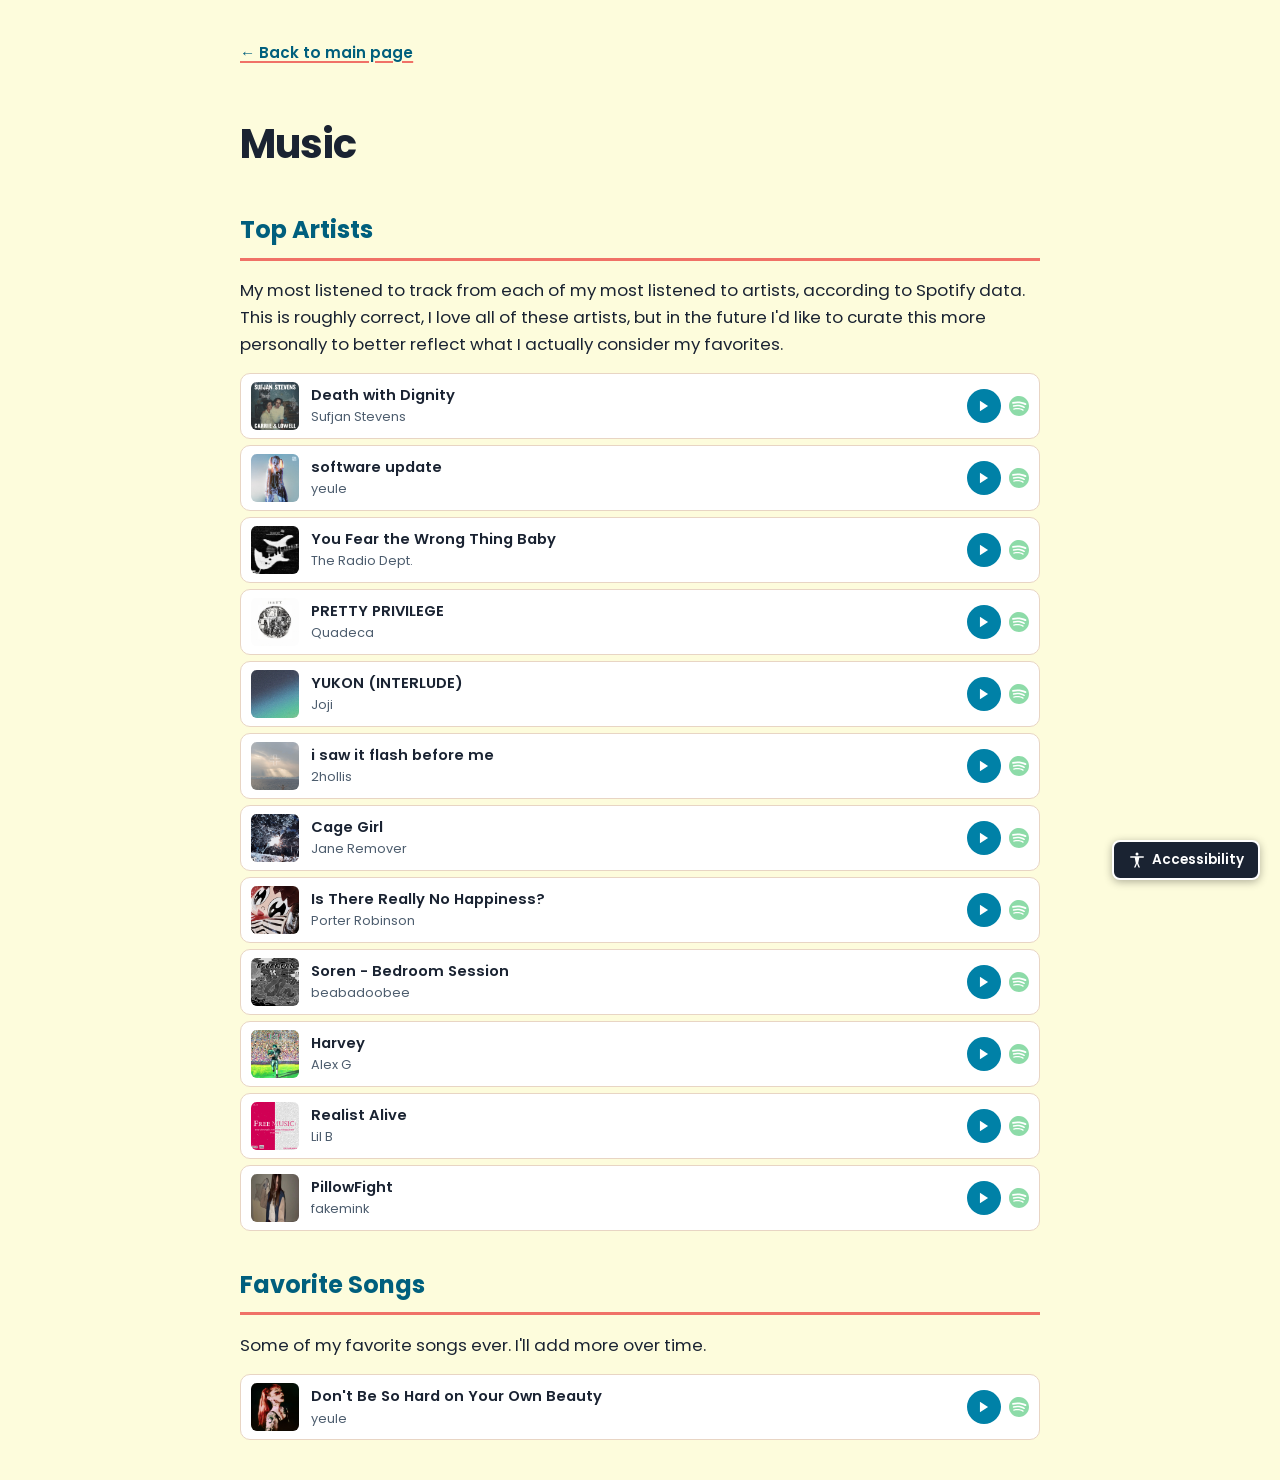
==== commit d9d2af88: "Redesign site in the Life Planner palette and lead with physical learning Returns to the cerulean, t" ====
--- a/music.html
+++ b/music.html
@@ -6,26 +6,43 @@
     <title>Music - James Raj</title>
     <meta name="description" content="Some of James Raj's favorite music and artists.">
     <meta name="author" content="James Raj">
-    <link rel="canonical" href="https://jamesraj.io/music.html">
+    <link rel="canonical" href="https://jamesraj.me/music.html">
     <meta property="og:title" content="Music - James Raj">
     <meta property="og:description" content="Some of James Raj's favorite music and artists.">
-    <meta property="og:url" content="https://jamesraj.io/music.html">
+    <meta property="og:url" content="https://jamesraj.me/music.html">
     <meta property="og:type" content="website">
+    <meta name="theme-color" content="#007ca0">
+    <link rel="icon" type="image/svg+xml" href="favicon.svg">
+    <link rel="icon" type="image/png" sizes="96x96" href="favicon-96.png">
     <link href="https://fonts.googleapis.com/css2?family=Poppins:wght@400;600;700&display=swap" rel="stylesheet">
     <style>
+        /* Same palette and tokens as index.html */
         :root {
-            --deep-blue: #2b1733;
-            --teal: #6b2c5c;
-            --cream: #faf2ee;
-            --peach: #f0d8d0;
-            --coral: #b73e5e;
+            --cerulean: #0081a7;
+            --band: #007ca0;
+            --cerulean-ink: #005f7d;
+            --teal: #00afb9;
+            --cream: #fdfcdc;
+            --peach: #fed9b7;
+            --coral: #f07167;
+            --coral-ink: #b8433a;
+            --ink: #1a2332;
+            --ink-2: #4d5d6e;
+            --surface: #ffffff;
+            --border: #e8d5c4;
         }
         body.accessible {
-            --deep-blue: #1a0826;
-            --teal: #5a1f4b;
+            --cerulean: #005f7d;
+            --band: #004a63;
+            --cerulean-ink: #003f55;
+            --teal: #7fd6dc;
             --cream: #ffffff;
-            --peach: #f5e6e0;
-            --coral: #9a2f4a;
+            --peach: #fed9b7;
+            --coral: #b8433a;
+            --coral-ink: #9a3029;
+            --ink: #0f1722;
+            --ink-2: #1a2332;
+            --border: #4d5d6e;
         }
         body.accessible *,
         body.accessible *::before,
@@ -36,7 +53,7 @@
         body {
             font-family: 'Poppins', sans-serif;
             background-color: var(--cream);
-            color: var(--deep-blue);
+            color: var(--ink);
             line-height: 1.6;
             margin: 0;
             padding: 0;
@@ -47,31 +64,40 @@
             padding: 40px 20px;
         }
         a {
-            color: var(--deep-blue);
+            color: var(--cerulean-ink);
             text-decoration: none;
-            transition: color 0.3s ease;
+            transition: color 0.2s ease;
         }
         a:hover {
-            color: var(--coral);
+            color: var(--coral-ink);
+        }
+        :focus-visible {
+            outline: 3px solid var(--cerulean-ink);
+            outline-offset: 3px;
+            border-radius: 4px;
         }
         .back-link {
             display: inline-block;
             margin-bottom: 20px;
             font-weight: 600;
             font-size: 0.95rem;
-            color: var(--teal);
+            color: var(--cerulean-ink);
+            text-decoration: underline;
+            text-decoration-color: var(--coral);
+            text-decoration-thickness: 2px;
+            text-underline-offset: 3px;
         }
         .back-link:hover {
-            color: var(--coral);
+            color: var(--coral-ink);
         }
         h1 {
             font-size: 2.5rem;
-            color: var(--deep-blue);
+            color: var(--ink);
             margin-bottom: 10px;
             letter-spacing: -1px;
         }
         h2 {
-            color: var(--teal);
+            color: var(--cerulean-ink);
             font-size: 1.5rem;
             margin-top: 35px;
             margin-bottom: 15px;
@@ -97,17 +123,19 @@
             gap: 12px;
             padding: 8px 10px;
             border-radius: 10px;
+            background: var(--surface);
+            border: 1px solid var(--border);
+            transition: background 0.2s ease, border-color 0.2s ease;
+            cursor: default;
+        }
+        .track:hover {
             background: var(--peach);
-            transition: background 0.2s ease;
-            cursor: default;
-        }
-        .track:hover {
-            background: color-mix(in srgb, var(--peach) 70%, var(--coral) 30%);
+            border-color: var(--coral);
         }
         .track-num {
             font-size: 0.8rem;
             font-weight: 600;
-            color: var(--teal);
+            color: var(--ink-2);
             min-width: 22px;
             text-align: right;
         }
@@ -125,14 +153,14 @@
         .track-name {
             font-weight: 600;
             font-size: 0.92rem;
-            color: var(--deep-blue);
+            color: var(--ink);
             white-space: nowrap;
             overflow: hidden;
             text-overflow: ellipsis;
         }
         .track-artist {
             font-size: 0.8rem;
-            color: var(--teal);
+            color: var(--ink-2);
             white-space: nowrap;
             overflow: hidden;
             text-overflow: ellipsis;
@@ -148,8 +176,8 @@
             height: 34px;
             border-radius: 50%;
             border: none;
-            background: var(--teal);
-            color: var(--cream);
+            background: var(--cerulean);
+            color: #ffffff;
             cursor: pointer;
             display: flex;
             align-items: center;
@@ -158,11 +186,12 @@
             padding: 0;
         }
         .play-btn:hover {
-            background: var(--deep-blue);
+            background: var(--cerulean-ink);
             transform: scale(1.1);
         }
         .play-btn.playing {
             background: var(--coral);
+            color: var(--ink);
         }
         .play-btn svg {
             width: 14px;
@@ -207,8 +236,8 @@
             bottom: 0;
             left: 0;
             right: 0;
-            background: var(--deep-blue);
-            color: var(--cream);
+            background: var(--band);
+            color: #ffffff;
             padding: 10px 20px;
             display: none;
             align-items: center;
@@ -252,7 +281,7 @@
         }
         .now-playing .np-progress-bar {
             height: 100%;
-            background: var(--coral);
+            background: var(--peach);
             border-radius: 2px;
             width: 0%;
         }
@@ -261,8 +290,8 @@
             height: 36px;
             border-radius: 50%;
             border: none;
-            background: var(--coral);
-            color: var(--cream);
+            background: var(--peach);
+            color: var(--ink);
             cursor: pointer;
             display: flex;
             align-items: center;
@@ -281,7 +310,7 @@
             border-radius: 50%;
             border: none;
             background: transparent;
-            color: var(--cream);
+            color: #ffffff;
             cursor: pointer;
             display: flex;
             align-items: center;
@@ -298,7 +327,7 @@
             position: fixed;
             bottom: 20px;
             right: 20px;
-            background-color: #2b1733;
+            background-color: var(--ink);
             color: #ffffff;
             border: 2px solid #ffffff;
             border-radius: 8px;
@@ -315,8 +344,7 @@
             z-index: 100;
         }
         .accessibility-toggle:hover {
-            transform: scale(1.05);
-            background-color: #6b2c5c;
+            background-color: var(--cerulean-ink);
         }
         .accessibility-toggle svg {
             width: 18px;
@@ -330,9 +358,8 @@
         }
 
         .no-preview {
-            font-size: 0.7rem;
-            color: var(--coral);
-            opacity: 0.7;
+            font-size: 0.75rem;
+            color: var(--ink-2);
         }
 
         @media (max-width: 600px) {
@@ -347,7 +374,7 @@
 </head>
 <body>
     <div class="container">
-        <a href="index.html#personal" class="back-link">&larr; Back to main page</a>
+        <a href="index.html#about" class="back-link">&larr; Back to main page</a>
         <h1>Music</h1>
         <h2>Top Artists</h2>
         <p>My most listened to track from each of my most listened to artists, according to Spotify data. This is roughly correct, I love all of these artists, but in the future I'd like to curate this more personally to better reflect what I actually consider my favorites.</p>
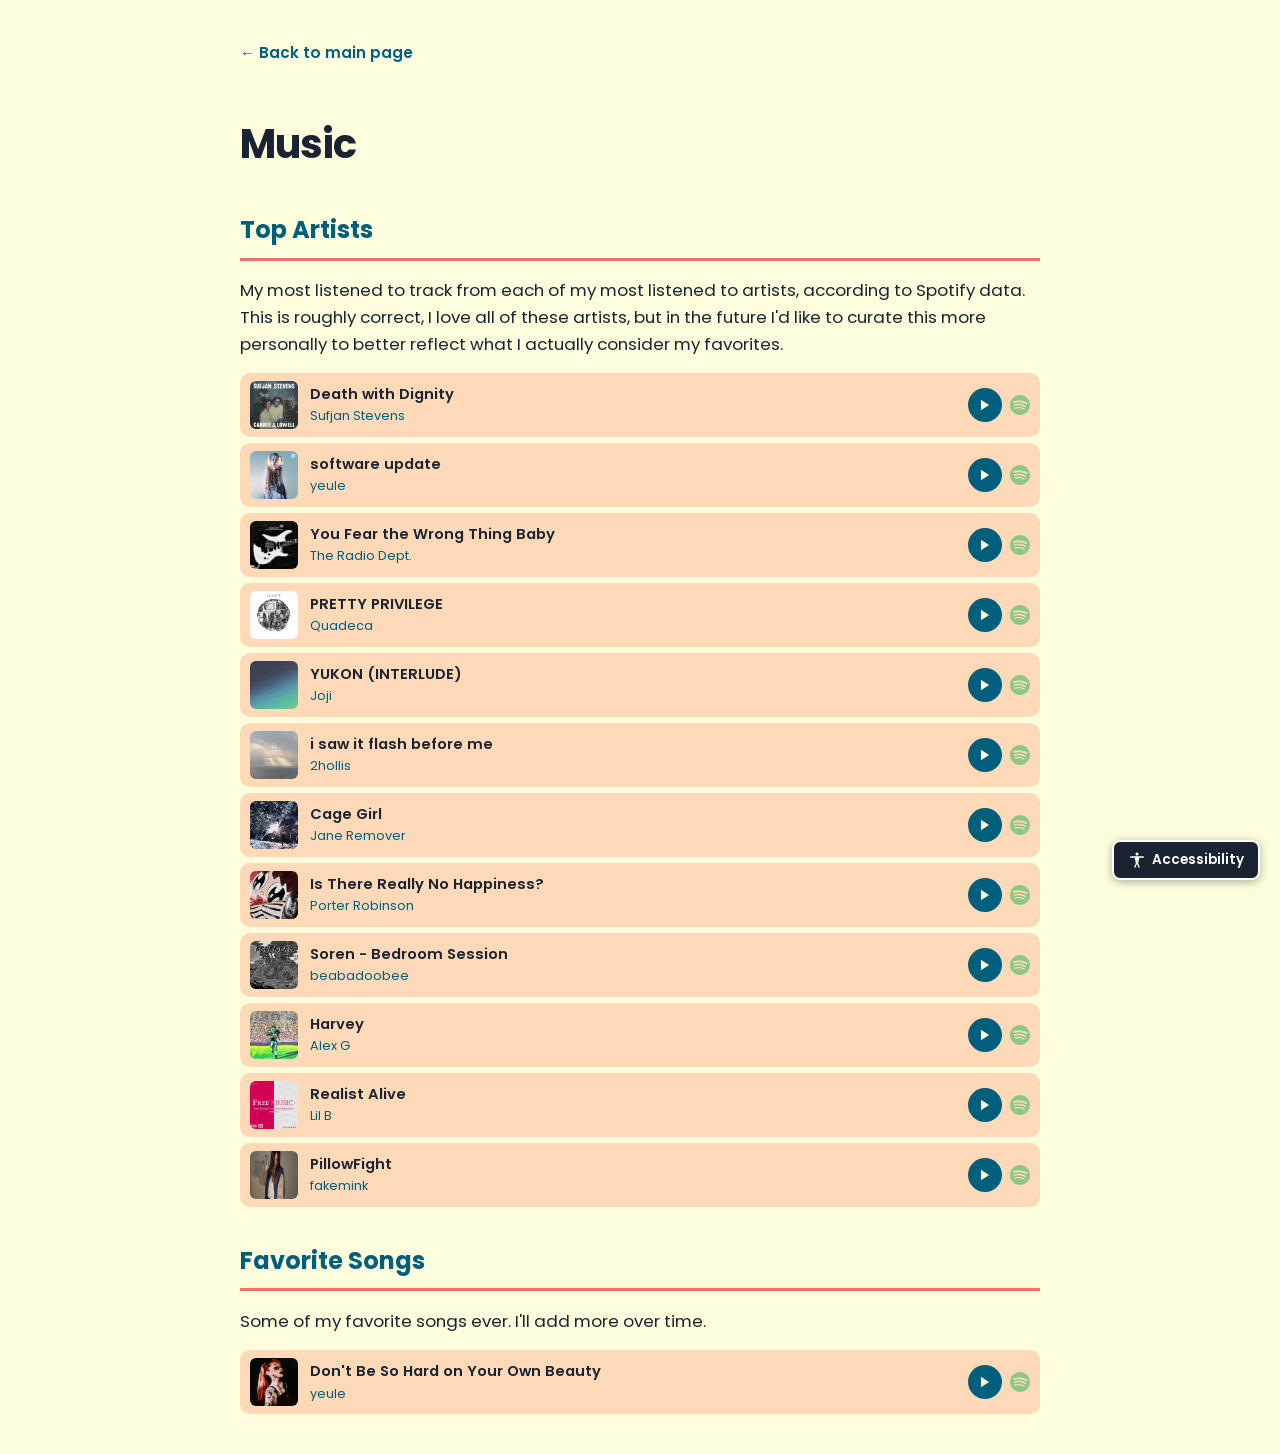
==== commit 826b92e3: "Restore the original layout with the new palette and figures Returns to the site's original formatti" ====
--- a/music.html
+++ b/music.html
@@ -11,38 +11,24 @@
     <meta property="og:description" content="Some of James Raj's favorite music and artists.">
     <meta property="og:url" content="https://jamesraj.me/music.html">
     <meta property="og:type" content="website">
-    <meta name="theme-color" content="#007ca0">
-    <link rel="icon" type="image/svg+xml" href="favicon.svg">
-    <link rel="icon" type="image/png" sizes="96x96" href="favicon-96.png">
     <link href="https://fonts.googleapis.com/css2?family=Poppins:wght@400;600;700&display=swap" rel="stylesheet">
     <style>
-        /* Same palette and tokens as index.html */
+        /* Same palette as index.html */
         :root {
-            --cerulean: #0081a7;
-            --band: #007ca0;
-            --cerulean-ink: #005f7d;
-            --teal: #00afb9;
+            --deep-blue: #1a2332;
+            --teal: #005f7d;
             --cream: #fdfcdc;
             --peach: #fed9b7;
             --coral: #f07167;
             --coral-ink: #b8433a;
-            --ink: #1a2332;
-            --ink-2: #4d5d6e;
-            --surface: #ffffff;
-            --border: #e8d5c4;
         }
         body.accessible {
-            --cerulean: #005f7d;
-            --band: #004a63;
-            --cerulean-ink: #003f55;
-            --teal: #7fd6dc;
+            --deep-blue: #0f1722;
+            --teal: #003f55;
             --cream: #ffffff;
-            --peach: #fed9b7;
+            --peach: #fde6d2;
             --coral: #b8433a;
             --coral-ink: #9a3029;
-            --ink: #0f1722;
-            --ink-2: #1a2332;
-            --border: #4d5d6e;
         }
         body.accessible *,
         body.accessible *::before,
@@ -53,7 +39,7 @@
         body {
             font-family: 'Poppins', sans-serif;
             background-color: var(--cream);
-            color: var(--ink);
+            color: var(--deep-blue);
             line-height: 1.6;
             margin: 0;
             padding: 0;
@@ -64,40 +50,31 @@
             padding: 40px 20px;
         }
         a {
-            color: var(--cerulean-ink);
+            color: var(--deep-blue);
             text-decoration: none;
-            transition: color 0.2s ease;
+            transition: color 0.3s ease;
         }
         a:hover {
             color: var(--coral-ink);
-        }
-        :focus-visible {
-            outline: 3px solid var(--cerulean-ink);
-            outline-offset: 3px;
-            border-radius: 4px;
         }
         .back-link {
             display: inline-block;
             margin-bottom: 20px;
             font-weight: 600;
             font-size: 0.95rem;
-            color: var(--cerulean-ink);
-            text-decoration: underline;
-            text-decoration-color: var(--coral);
-            text-decoration-thickness: 2px;
-            text-underline-offset: 3px;
+            color: var(--teal);
         }
         .back-link:hover {
             color: var(--coral-ink);
         }
         h1 {
             font-size: 2.5rem;
-            color: var(--ink);
+            color: var(--deep-blue);
             margin-bottom: 10px;
             letter-spacing: -1px;
         }
         h2 {
-            color: var(--cerulean-ink);
+            color: var(--teal);
             font-size: 1.5rem;
             margin-top: 35px;
             margin-bottom: 15px;
@@ -123,19 +100,17 @@
             gap: 12px;
             padding: 8px 10px;
             border-radius: 10px;
-            background: var(--surface);
-            border: 1px solid var(--border);
-            transition: background 0.2s ease, border-color 0.2s ease;
+            background: var(--peach);
+            transition: background 0.2s ease;
             cursor: default;
         }
         .track:hover {
-            background: var(--peach);
-            border-color: var(--coral);
+            background: color-mix(in srgb, var(--peach) 70%, var(--coral) 30%);
         }
         .track-num {
             font-size: 0.8rem;
             font-weight: 600;
-            color: var(--ink-2);
+            color: var(--teal);
             min-width: 22px;
             text-align: right;
         }
@@ -153,14 +128,14 @@
         .track-name {
             font-weight: 600;
             font-size: 0.92rem;
-            color: var(--ink);
+            color: var(--deep-blue);
             white-space: nowrap;
             overflow: hidden;
             text-overflow: ellipsis;
         }
         .track-artist {
             font-size: 0.8rem;
-            color: var(--ink-2);
+            color: var(--teal);
             white-space: nowrap;
             overflow: hidden;
             text-overflow: ellipsis;
@@ -176,8 +151,8 @@
             height: 34px;
             border-radius: 50%;
             border: none;
-            background: var(--cerulean);
-            color: #ffffff;
+            background: var(--teal);
+            color: var(--cream);
             cursor: pointer;
             display: flex;
             align-items: center;
@@ -186,12 +161,11 @@
             padding: 0;
         }
         .play-btn:hover {
-            background: var(--cerulean-ink);
+            background: var(--deep-blue);
             transform: scale(1.1);
         }
         .play-btn.playing {
             background: var(--coral);
-            color: var(--ink);
         }
         .play-btn svg {
             width: 14px;
@@ -236,8 +210,8 @@
             bottom: 0;
             left: 0;
             right: 0;
-            background: var(--band);
-            color: #ffffff;
+            background: var(--deep-blue);
+            color: var(--cream);
             padding: 10px 20px;
             display: none;
             align-items: center;
@@ -281,7 +255,7 @@
         }
         .now-playing .np-progress-bar {
             height: 100%;
-            background: var(--peach);
+            background: var(--coral);
             border-radius: 2px;
             width: 0%;
         }
@@ -290,8 +264,8 @@
             height: 36px;
             border-radius: 50%;
             border: none;
-            background: var(--peach);
-            color: var(--ink);
+            background: var(--coral);
+            color: var(--cream);
             cursor: pointer;
             display: flex;
             align-items: center;
@@ -310,7 +284,7 @@
             border-radius: 50%;
             border: none;
             background: transparent;
-            color: #ffffff;
+            color: var(--cream);
             cursor: pointer;
             display: flex;
             align-items: center;
@@ -327,7 +301,7 @@
             position: fixed;
             bottom: 20px;
             right: 20px;
-            background-color: var(--ink);
+            background-color: #1a2332;
             color: #ffffff;
             border: 2px solid #ffffff;
             border-radius: 8px;
@@ -344,7 +318,8 @@
             z-index: 100;
         }
         .accessibility-toggle:hover {
-            background-color: var(--cerulean-ink);
+            transform: scale(1.05);
+            background-color: #005f7d;
         }
         .accessibility-toggle svg {
             width: 18px;
@@ -358,8 +333,9 @@
         }
 
         .no-preview {
-            font-size: 0.75rem;
-            color: var(--ink-2);
+            font-size: 0.7rem;
+            color: var(--coral);
+            opacity: 0.7;
         }
 
         @media (max-width: 600px) {
@@ -374,7 +350,7 @@
 </head>
 <body>
     <div class="container">
-        <a href="index.html#about" class="back-link">&larr; Back to main page</a>
+        <a href="index.html#personal" class="back-link">&larr; Back to main page</a>
         <h1>Music</h1>
         <h2>Top Artists</h2>
         <p>My most listened to track from each of my most listened to artists, according to Spotify data. This is roughly correct, I love all of these artists, but in the future I'd like to curate this more personally to better reflect what I actually consider my favorites.</p>
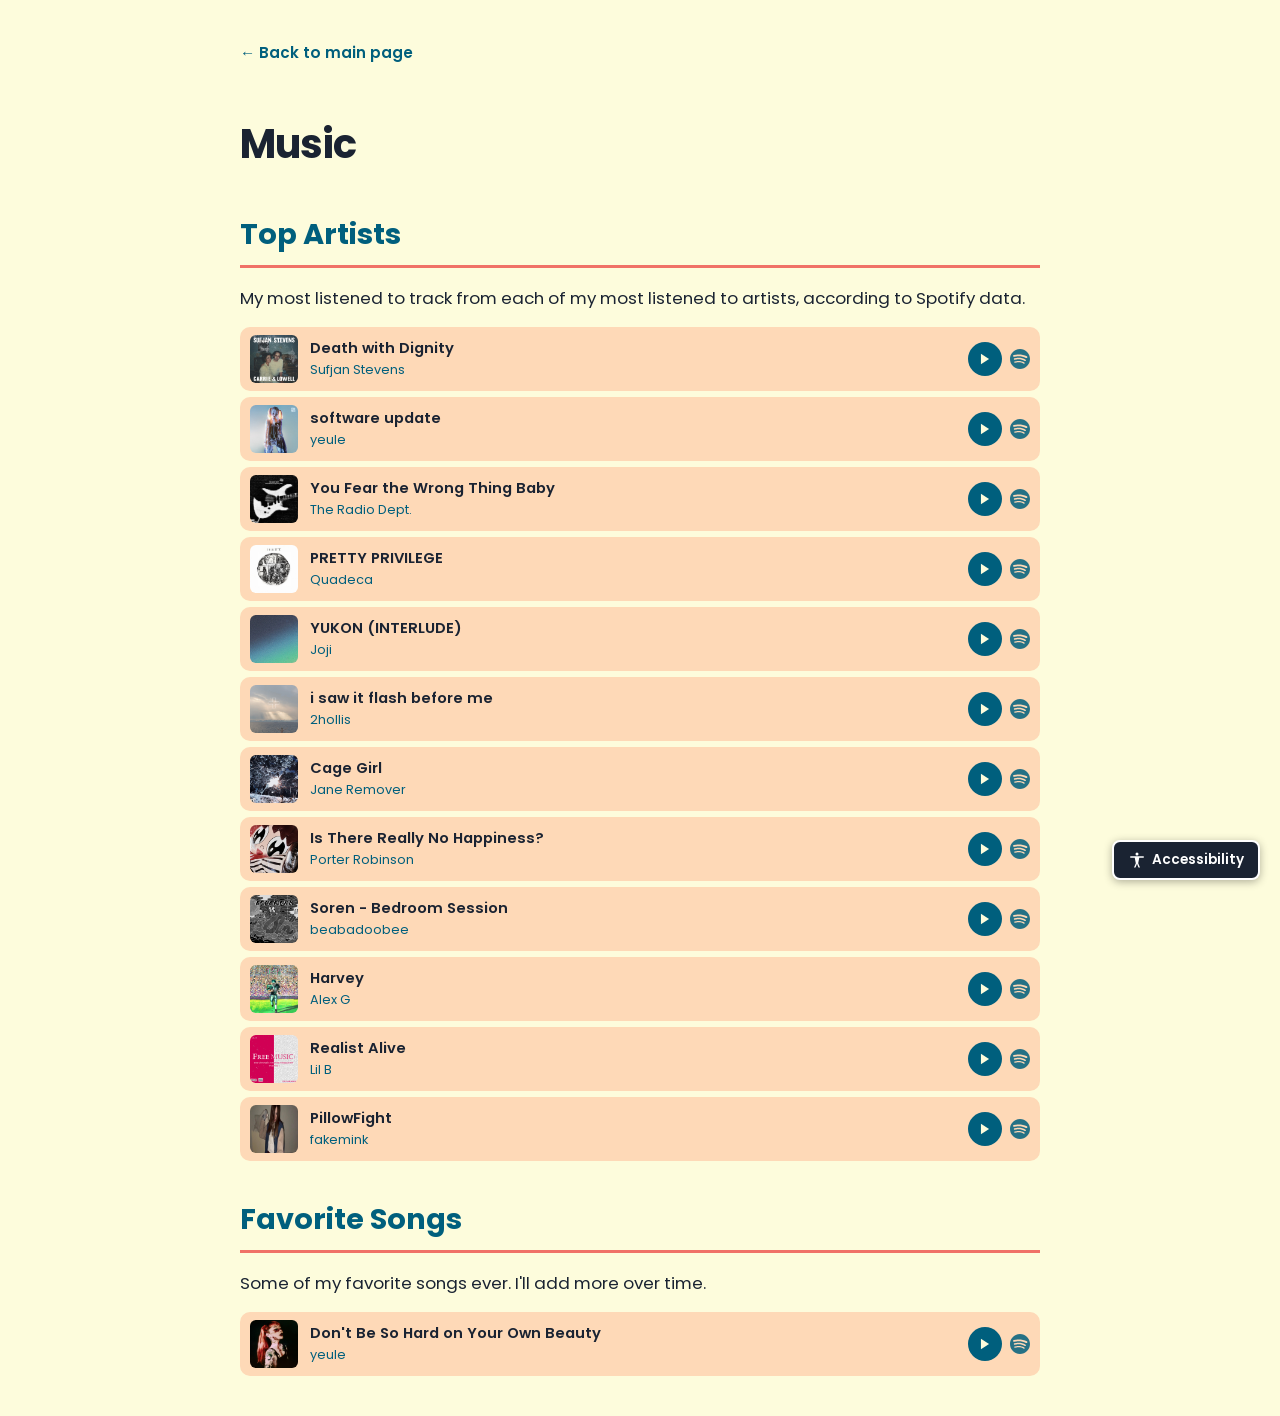
==== commit 5f9f2834: "Revise text, figures, and styling after visitor reviews Rewrites the research cards from the Letter," ====
--- a/music.html
+++ b/music.html
@@ -75,7 +75,7 @@
         }
         h2 {
             color: var(--teal);
-            font-size: 1.5rem;
+            font-size: 1.8rem;
             margin-top: 35px;
             margin-bottom: 15px;
             border-bottom: 3px solid var(--coral);
@@ -103,6 +103,9 @@
             background: var(--peach);
             transition: background 0.2s ease;
             cursor: default;
+        }
+        .track.has-preview {
+            cursor: pointer;
         }
         .track:hover {
             background: color-mix(in srgb, var(--peach) 70%, var(--coral) 30%);
@@ -175,7 +178,8 @@
         .spotify-link {
             width: 20px;
             height: 20px;
-            opacity: 0.5;
+            color: var(--teal);
+            opacity: 0.85;
             transition: opacity 0.2s ease;
             flex-shrink: 0;
         }
@@ -221,6 +225,11 @@
         }
         .now-playing.visible {
             display: flex;
+        }
+        /* Room at the bottom so the last tracks can scroll clear of the player bar
+           and the accessibility button above it */
+        body.player-open .container {
+            padding-bottom: 150px;
         }
         .now-playing .np-art {
             width: 42px;
@@ -353,7 +362,7 @@
         <a href="index.html#personal" class="back-link">&larr; Back to main page</a>
         <h1>Music</h1>
         <h2>Top Artists</h2>
-        <p>My most listened to track from each of my most listened to artists, according to Spotify data. This is roughly correct, I love all of these artists, but in the future I'd like to curate this more personally to better reflect what I actually consider my favorites.</p>
+        <p>My most listened to track from each of my most listened to artists, according to Spotify data.</p>
         <div class="track-list" id="list-artists"></div>
 
         <h2>Favorite Songs</h2>
@@ -464,7 +473,7 @@
 
         var PLAY_SVG = '<svg viewBox="0 0 24 24"><polygon points="5,3 19,12 5,21"/></svg>';
         var PAUSE_SVG = '<svg viewBox="0 0 24 24"><rect x="5" y="3" width="4" height="18"/><rect x="15" y="3" width="4" height="18"/></svg>';
-        var SPOTIFY_SVG = '<svg viewBox="0 0 24 24" fill="#1DB954"><path d="M12 0C5.4 0 0 5.4 0 12s5.4 12 12 12 12-5.4 12-12S18.66 0 12 0zm5.521 17.34c-.24.359-.66.48-1.021.24-2.82-1.74-6.36-2.101-10.561-1.141-.418.122-.779-.179-.899-.539-.12-.421.18-.78.54-.9 4.56-1.021 8.52-.6 11.64 1.32.42.18.479.659.301 1.02zm1.44-3.3c-.301.42-.841.6-1.262.3-3.239-1.98-8.159-2.58-11.939-1.38-.479.12-1.02-.12-1.14-.6-.12-.48.12-1.021.6-1.141C9.6 9.9 15 10.561 18.72 12.84c.361.181.54.78.241 1.2zm.12-3.36C15.24 8.4 8.82 8.16 5.16 9.301c-.6.179-1.2-.181-1.38-.721-.18-.601.18-1.2.72-1.381 4.26-1.26 11.28-1.02 15.721 1.621.539.3.719 1.02.419 1.56-.299.421-1.02.599-1.559.3z"/></svg>';
+        var SPOTIFY_SVG = '<svg viewBox="0 0 24 24" fill="currentColor"><path d="M12 0C5.4 0 0 5.4 0 12s5.4 12 12 12 12-5.4 12-12S18.66 0 12 0zm5.521 17.34c-.24.359-.66.48-1.021.24-2.82-1.74-6.36-2.101-10.561-1.141-.418.122-.779-.179-.899-.539-.12-.421.18-.78.54-.9 4.56-1.021 8.52-.6 11.64 1.32.42.18.479.659.301 1.02zm1.44-3.3c-.301.42-.841.6-1.262.3-3.239-1.98-8.159-2.58-11.939-1.38-.479.12-1.02-.12-1.14-.6-.12-.48.12-1.021.6-1.141C9.6 9.9 15 10.561 18.72 12.84c.361.181.54.78.241 1.2zm.12-3.36C15.24 8.4 8.82 8.16 5.16 9.301c-.6.179-1.2-.181-1.38-.721-.18-.601.18-1.2.72-1.381 4.26-1.26 11.28-1.02 15.721 1.621.539.3.719 1.02.419 1.56-.299.421-1.02.599-1.559.3z"/></svg>';
 
         var audio = new Audio();
         var currentTrackId = null;
@@ -496,7 +505,7 @@
                 ? '<button class="play-btn" data-tid="' + tid + '" aria-label="Play ' + escHtml(t.n) + '">' + PLAY_SVG + '</button>'
                 : '<span class="no-preview">no preview</span>';
 
-            return '<div class="track" data-tid="' + tid + '">'
+            return '<div class="track' + (hasPreview ? ' has-preview' : '') + '" data-tid="' + tid + '">'
                 + numHtml
                 + '<img class="track-art" src="' + artSrc + '" alt="' + escHtml(t.n) + '" loading="lazy">'
                 + '<div class="track-info">'
@@ -547,6 +556,7 @@
             npName.textContent = t.n;
             npArtist.textContent = t.a;
             npBar.classList.add('visible');
+            document.body.classList.add('player-open');
 
             updatePlayButtons();
             updateNowPlaying();
@@ -574,13 +584,14 @@
             }
         }
 
-        // Click handlers via delegation
+        // Click handlers via delegation: the play button or anywhere on the row plays the track;
+        // the Spotify link keeps its own behaviour
         document.addEventListener('click', function(e) {
-            var playBtn = e.target.closest('.play-btn[data-tid]');
-            if (playBtn) {
+            if (e.target.closest('a')) return;
+            var row = e.target.closest('.track.has-preview[data-tid]');
+            if (row) {
                 e.preventDefault();
-                playTrack(playBtn.dataset.tid);
-                return;
+                playTrack(row.dataset.tid);
             }
         });
 
@@ -602,6 +613,7 @@
             isPlaying = false;
             currentTrackId = null;
             npBar.classList.remove('visible');
+            document.body.classList.remove('player-open');
             updatePlayButtons();
         });
 
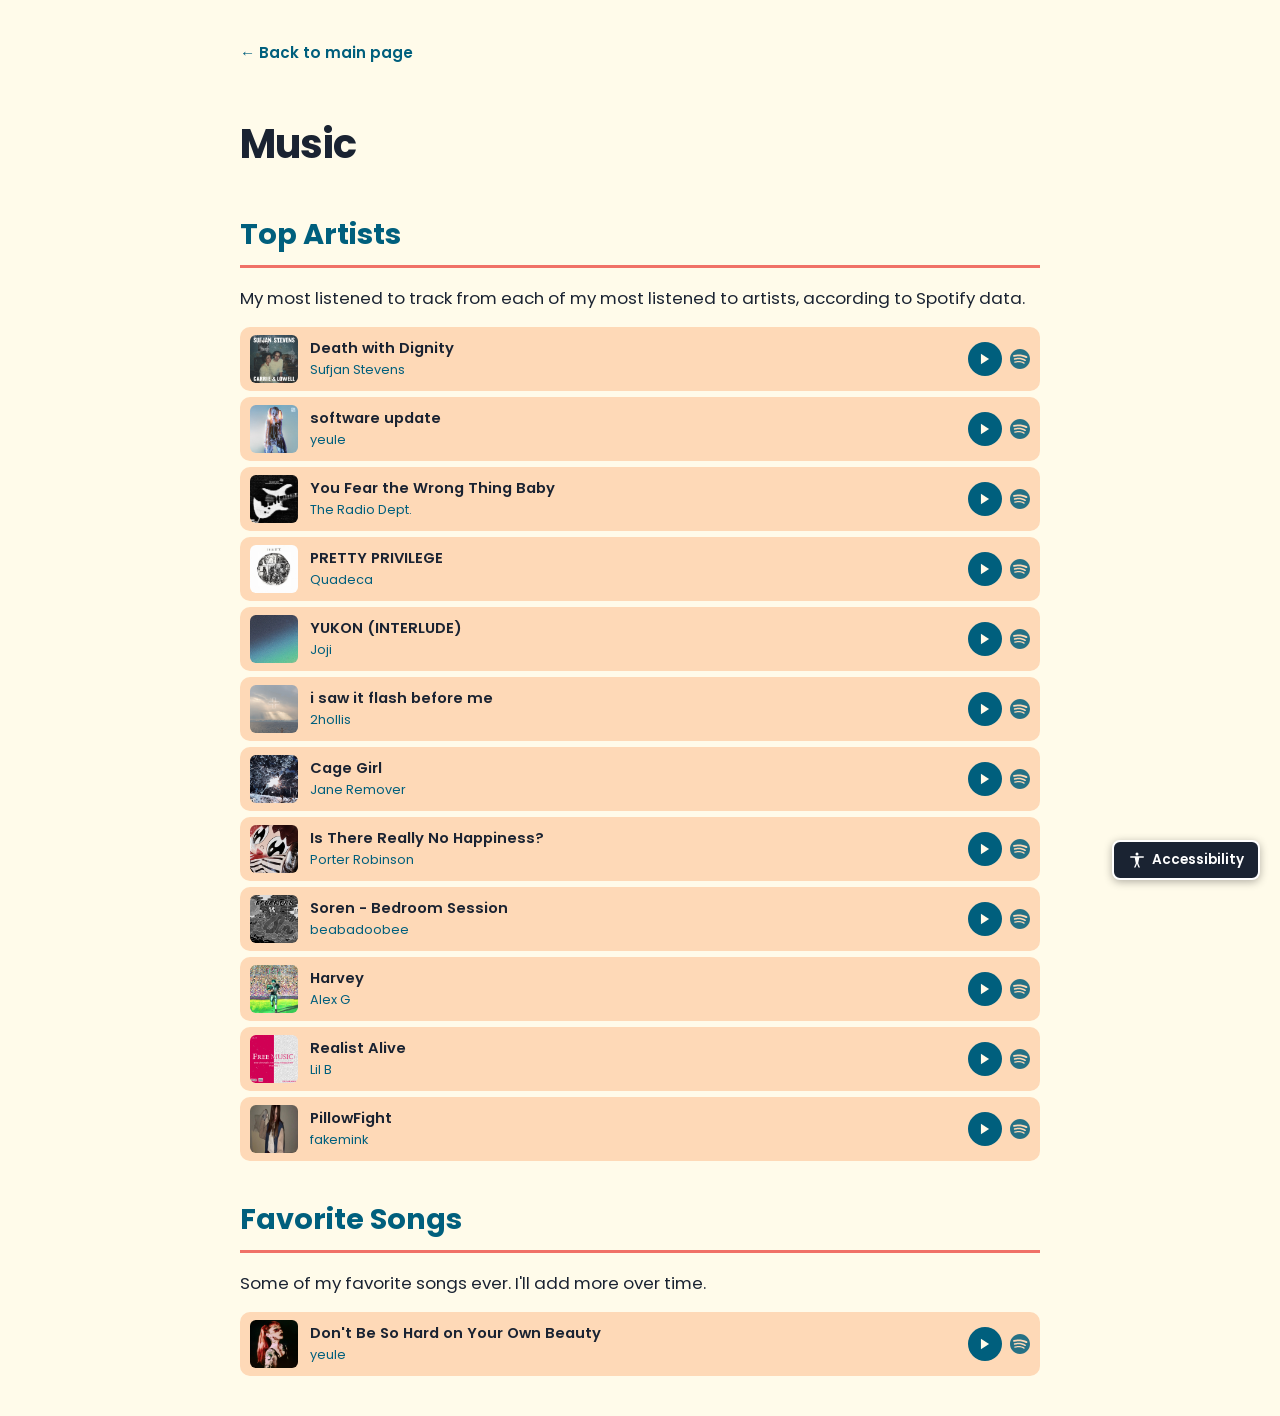
==== commit 3da74f94: "Centralize website colors and apply warm cream across research media" ====
--- a/music.html
+++ b/music.html
@@ -12,24 +12,8 @@
     <meta property="og:url" content="https://jamesraj.me/music.html">
     <meta property="og:type" content="website">
     <link href="https://fonts.googleapis.com/css2?family=Poppins:wght@400;600;700&display=swap" rel="stylesheet">
+    <link rel="stylesheet" href="assets/theme.css">
     <style>
-        /* Same palette as index.html */
-        :root {
-            --deep-blue: #1a2332;
-            --teal: #005f7d;
-            --cream: #fdfcdc;
-            --peach: #fed9b7;
-            --coral: #f07167;
-            --coral-ink: #b8433a;
-        }
-        body.accessible {
-            --deep-blue: #0f1722;
-            --teal: #003f55;
-            --cream: #ffffff;
-            --peach: #fde6d2;
-            --coral: #b8433a;
-            --coral-ink: #9a3029;
-        }
         body.accessible *,
         body.accessible *::before,
         body.accessible *::after {
@@ -38,8 +22,8 @@
         }
         body {
             font-family: 'Poppins', sans-serif;
-            background-color: var(--cream);
-            color: var(--deep-blue);
+            background-color: var(--page-background);
+            color: var(--text);
             line-height: 1.6;
             margin: 0;
             padding: 0;
@@ -50,35 +34,35 @@
             padding: 40px 20px;
         }
         a {
-            color: var(--deep-blue);
+            color: var(--text);
             text-decoration: none;
             transition: color 0.3s ease;
         }
         a:hover {
-            color: var(--coral-ink);
+            color: var(--link-hover);
         }
         .back-link {
             display: inline-block;
             margin-bottom: 20px;
             font-weight: 600;
             font-size: 0.95rem;
-            color: var(--teal);
+            color: var(--heading);
         }
         .back-link:hover {
-            color: var(--coral-ink);
+            color: var(--link-hover);
         }
         h1 {
             font-size: 2.5rem;
-            color: var(--deep-blue);
+            color: var(--text);
             margin-bottom: 10px;
             letter-spacing: -1px;
         }
         h2 {
-            color: var(--teal);
+            color: var(--heading);
             font-size: 1.8rem;
             margin-top: 35px;
             margin-bottom: 15px;
-            border-bottom: 3px solid var(--coral);
+            border-bottom: 3px solid var(--heading-rule);
             padding-bottom: 8px;
         }
         p {
@@ -100,7 +84,7 @@
             gap: 12px;
             padding: 8px 10px;
             border-radius: 10px;
-            background: var(--peach);
+            background: var(--track-background);
             transition: background 0.2s ease;
             cursor: default;
         }
@@ -108,12 +92,12 @@
             cursor: pointer;
         }
         .track:hover {
-            background: color-mix(in srgb, var(--peach) 70%, var(--coral) 30%);
+            background: color-mix(in srgb, var(--track-background) 70%, var(--track-hover-accent) 30%);
         }
         .track-num {
             font-size: 0.8rem;
             font-weight: 600;
-            color: var(--teal);
+            color: var(--heading);
             min-width: 22px;
             text-align: right;
         }
@@ -131,14 +115,14 @@
         .track-name {
             font-weight: 600;
             font-size: 0.92rem;
-            color: var(--deep-blue);
+            color: var(--text);
             white-space: nowrap;
             overflow: hidden;
             text-overflow: ellipsis;
         }
         .track-artist {
             font-size: 0.8rem;
-            color: var(--teal);
+            color: var(--heading);
             white-space: nowrap;
             overflow: hidden;
             text-overflow: ellipsis;
@@ -154,8 +138,8 @@
             height: 34px;
             border-radius: 50%;
             border: none;
-            background: var(--teal);
-            color: var(--cream);
+            background: var(--play-button-background);
+            color: var(--play-button-text);
             cursor: pointer;
             display: flex;
             align-items: center;
@@ -164,11 +148,11 @@
             padding: 0;
         }
         .play-btn:hover {
-            background: var(--deep-blue);
+            background: var(--play-button-hover);
             transform: scale(1.1);
         }
         .play-btn.playing {
-            background: var(--coral);
+            background: var(--play-button-active);
         }
         .play-btn svg {
             width: 14px;
@@ -178,7 +162,7 @@
         .spotify-link {
             width: 20px;
             height: 20px;
-            color: var(--teal);
+            color: var(--heading);
             opacity: 0.85;
             transition: opacity 0.2s ease;
             flex-shrink: 0;
@@ -195,14 +179,14 @@
         .progress-wrap {
             width: 60px;
             height: 4px;
-            background: rgba(0,0,0,0.1);
+            background: var(--progress-track);
             border-radius: 2px;
             cursor: pointer;
             position: relative;
         }
         .progress-bar {
             height: 100%;
-            background: var(--coral);
+            background: var(--progress-fill);
             border-radius: 2px;
             width: 0%;
             transition: width 0.1s linear;
@@ -214,14 +198,14 @@
             bottom: 0;
             left: 0;
             right: 0;
-            background: var(--deep-blue);
-            color: var(--cream);
+            background: var(--player-background);
+            color: var(--player-text);
             padding: 10px 20px;
             display: none;
             align-items: center;
             gap: 12px;
             z-index: 50;
-            box-shadow: 0 -2px 12px rgba(0,0,0,0.2);
+            box-shadow: 0 -2px 12px var(--player-shadow);
         }
         .now-playing.visible {
             display: flex;
@@ -258,13 +242,13 @@
         .now-playing .np-progress {
             flex: 0 0 120px;
             height: 4px;
-            background: rgba(255,255,255,0.2);
+            background: var(--player-progress-track);
             border-radius: 2px;
             cursor: pointer;
         }
         .now-playing .np-progress-bar {
             height: 100%;
-            background: var(--coral);
+            background: var(--progress-fill);
             border-radius: 2px;
             width: 0%;
         }
@@ -273,8 +257,8 @@
             height: 36px;
             border-radius: 50%;
             border: none;
-            background: var(--coral);
-            color: var(--cream);
+            background: var(--player-button-background);
+            color: var(--player-button-text);
             cursor: pointer;
             display: flex;
             align-items: center;
@@ -293,7 +277,7 @@
             border-radius: 50%;
             border: none;
             background: transparent;
-            color: var(--cream);
+            color: var(--player-close-text);
             cursor: pointer;
             display: flex;
             align-items: center;
@@ -310,16 +294,16 @@
             position: fixed;
             bottom: 20px;
             right: 20px;
-            background-color: #1a2332;
-            color: #ffffff;
-            border: 2px solid #ffffff;
+            background-color: var(--toggle-background);
+            color: var(--toggle-text);
+            border: 2px solid var(--toggle-text);
             border-radius: 8px;
             padding: 8px 14px;
             font-size: 0.85rem;
             font-family: 'Poppins', sans-serif;
             font-weight: 600;
             cursor: pointer;
-            box-shadow: 0 2px 8px rgba(0, 0, 0, 0.3);
+            box-shadow: 0 2px 8px var(--shadow-strong);
             transition: all 0.3s ease;
             display: flex;
             align-items: center;
@@ -328,7 +312,7 @@
         }
         .accessibility-toggle:hover {
             transform: scale(1.05);
-            background-color: #005f7d;
+            background-color: var(--toggle-hover-background);
         }
         .accessibility-toggle svg {
             width: 18px;
@@ -343,7 +327,7 @@
 
         .no-preview {
             font-size: 0.7rem;
-            color: var(--coral);
+            color: var(--unavailable-text);
             opacity: 0.7;
         }
 
--- a/assets/theme.css
+++ b/assets/theme.css
@@ -0,0 +1,117 @@
+/* Generated from theme/theme.json by tools/theme.py. Do not edit. */
+:root {
+    --publication-background: #fed9b7;
+    --publication-border: #f07167;
+    --page-background: #fffbea;
+    --text: #1a2332;
+    --nav-text: #fffbea;
+    --nav-background: #005f7d;
+    --nav-hover-background: #f07167;
+    --nav-hover-text: #1a2332;
+    --header-background: #007ca0;
+    --header-text: #fffbea;
+    --shadow-soft: rgba(0, 0, 0, 0.1);
+    --header-highlight: #fed9b7;
+    --header-link: #fffbea;
+    --header-link-underline: #f07167;
+    --header-title: #fed9b7;
+    --heading: #005f7d;
+    --heading-rule: #f07167;
+    --link-hover: #b8433a;
+    --link-underline: #f07167;
+    --publication-hover-border: #005f7d;
+    --social-background: #005f7d;
+    --social-text: #fffbea;
+    --social-hover-background: #f07167;
+    --social-hover-text: #1a2332;
+    --shadow-medium: rgba(0, 0, 0, 0.15);
+    --research-card-background: #fed9b7;
+    --figure-border: rgba(26, 35, 50, 0.2);
+    --figure-border-accessible: #1a2332;
+    --video-background: #fffbea;
+    --video-button-background: #005f7d;
+    --video-button-text: #fffbea;
+    --video-button-hover: #1a2332;
+    --focus-ring: #f07167;
+    --personal-background: #fed9b7;
+    --about-figure-border: #1a2332;
+    --abstract-background: #fffbea;
+    --toggle-background: #1a2332;
+    --toggle-text: #ffffff;
+    --shadow-strong: rgba(0, 0, 0, 0.3);
+    --toggle-hover-background: #005f7d;
+    --track-background: #fed9b7;
+    --track-hover-accent: #f07167;
+    --play-button-background: #005f7d;
+    --play-button-text: #fffbea;
+    --play-button-hover: #1a2332;
+    --play-button-active: #f07167;
+    --progress-track: rgba(0, 0, 0, 0.1);
+    --progress-fill: #f07167;
+    --player-background: #1a2332;
+    --player-text: #fffbea;
+    --player-shadow: rgba(0, 0, 0, 0.2);
+    --player-progress-track: rgba(255, 255, 255, 0.2);
+    --player-button-background: #f07167;
+    --player-button-text: #fffbea;
+    --player-close-text: #fffbea;
+    --unavailable-text: #f07167;
+}
+body.accessible {
+    --publication-background: #fde6d2;
+    --publication-border: #b8433a;
+    --page-background: #ffffff;
+    --text: #0f1722;
+    --nav-text: #ffffff;
+    --nav-background: #003f55;
+    --nav-hover-background: #b8433a;
+    --nav-hover-text: #0f1722;
+    --header-background: #004a63;
+    --header-text: #ffffff;
+    --shadow-soft: rgba(0, 0, 0, 0.1);
+    --header-highlight: #fde6d2;
+    --header-link: #ffffff;
+    --header-link-underline: #b8433a;
+    --header-title: #fde6d2;
+    --heading: #003f55;
+    --heading-rule: #b8433a;
+    --link-hover: #9a3029;
+    --link-underline: #b8433a;
+    --publication-hover-border: #003f55;
+    --social-background: #003f55;
+    --social-text: #ffffff;
+    --social-hover-background: #b8433a;
+    --social-hover-text: #0f1722;
+    --shadow-medium: rgba(0, 0, 0, 0.15);
+    --research-card-background: #fde6d2;
+    --figure-border: rgba(26, 35, 50, 0.2);
+    --figure-border-accessible: #0f1722;
+    --video-background: #ffffff;
+    --video-button-background: #003f55;
+    --video-button-text: #ffffff;
+    --video-button-hover: #0f1722;
+    --focus-ring: #b8433a;
+    --personal-background: #fde6d2;
+    --about-figure-border: #0f1722;
+    --abstract-background: #ffffff;
+    --toggle-background: #1a2332;
+    --toggle-text: #ffffff;
+    --shadow-strong: rgba(0, 0, 0, 0.3);
+    --toggle-hover-background: #005f7d;
+    --track-background: #fde6d2;
+    --track-hover-accent: #b8433a;
+    --play-button-background: #003f55;
+    --play-button-text: #ffffff;
+    --play-button-hover: #0f1722;
+    --play-button-active: #b8433a;
+    --progress-track: rgba(0, 0, 0, 0.1);
+    --progress-fill: #b8433a;
+    --player-background: #0f1722;
+    --player-text: #ffffff;
+    --player-shadow: rgba(0, 0, 0, 0.2);
+    --player-progress-track: rgba(255, 255, 255, 0.2);
+    --player-button-background: #b8433a;
+    --player-button-text: #ffffff;
+    --player-close-text: #ffffff;
+    --unavailable-text: #b8433a;
+}
